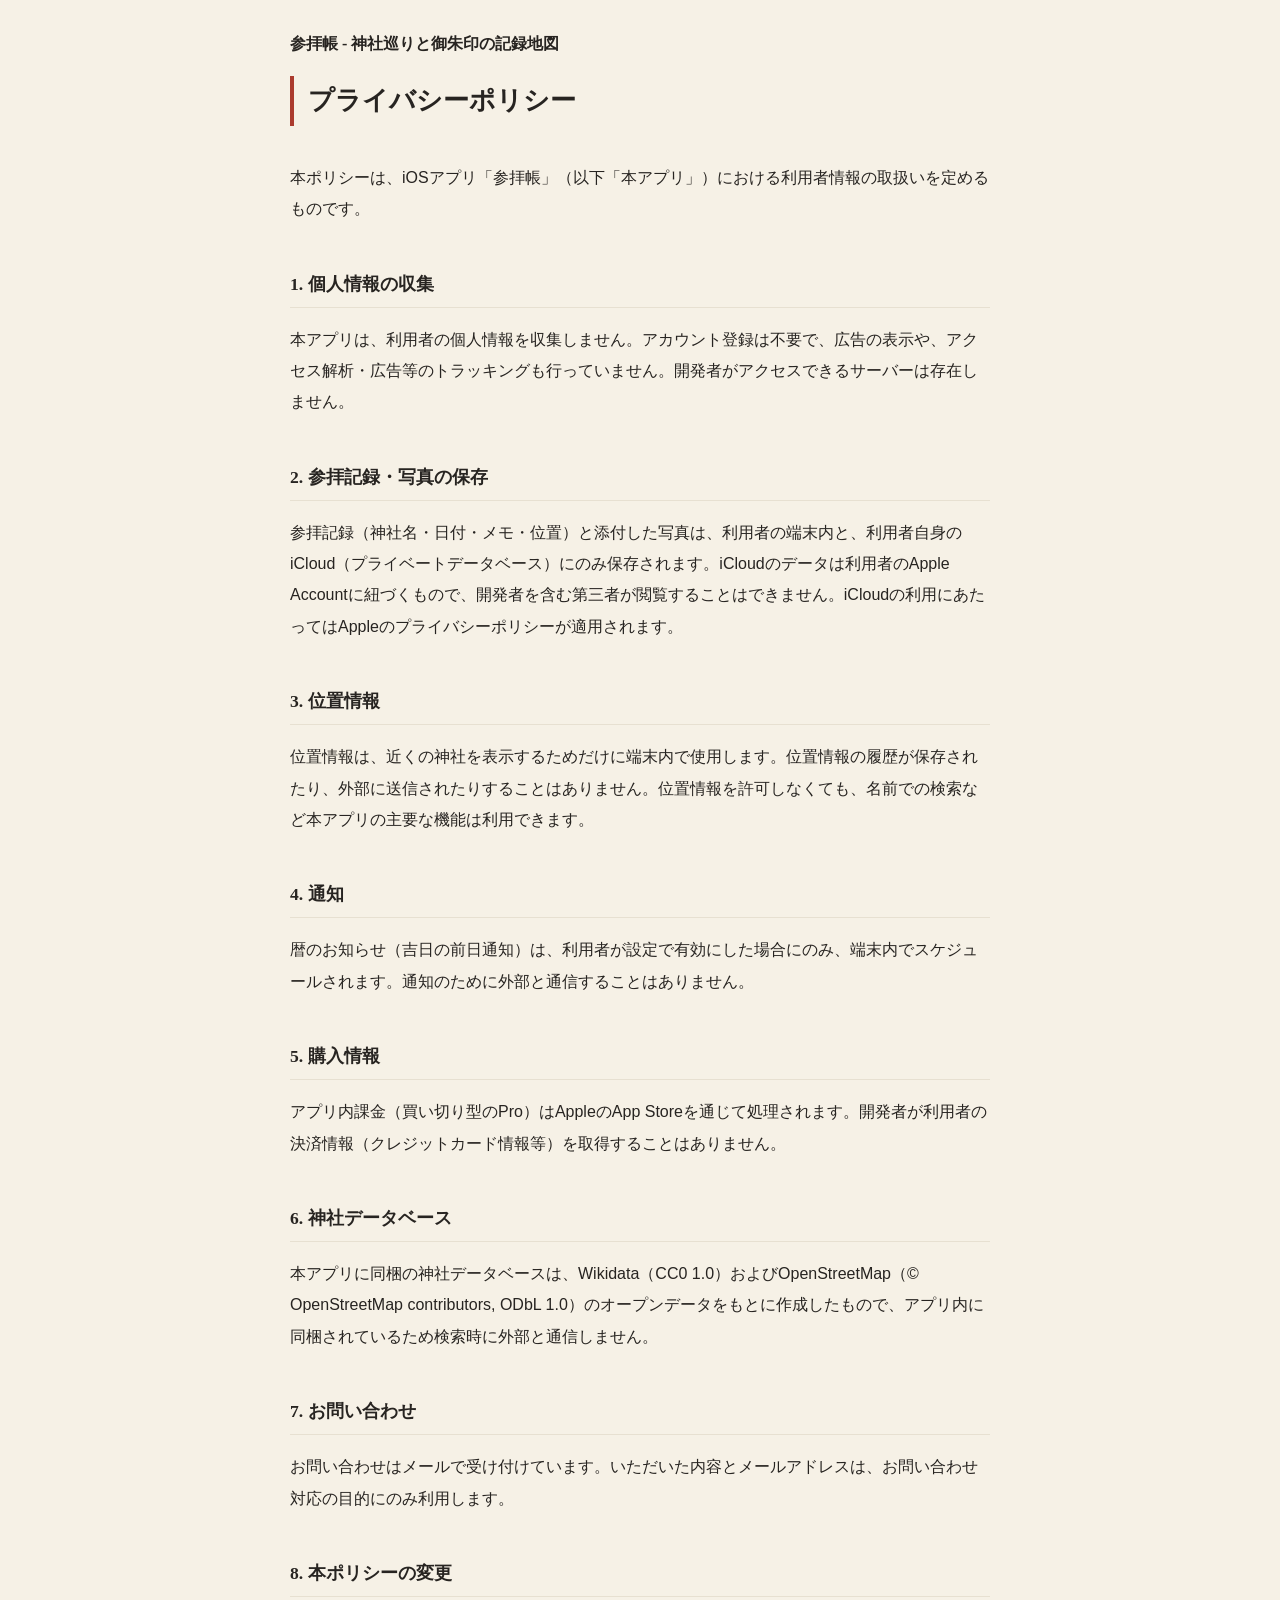
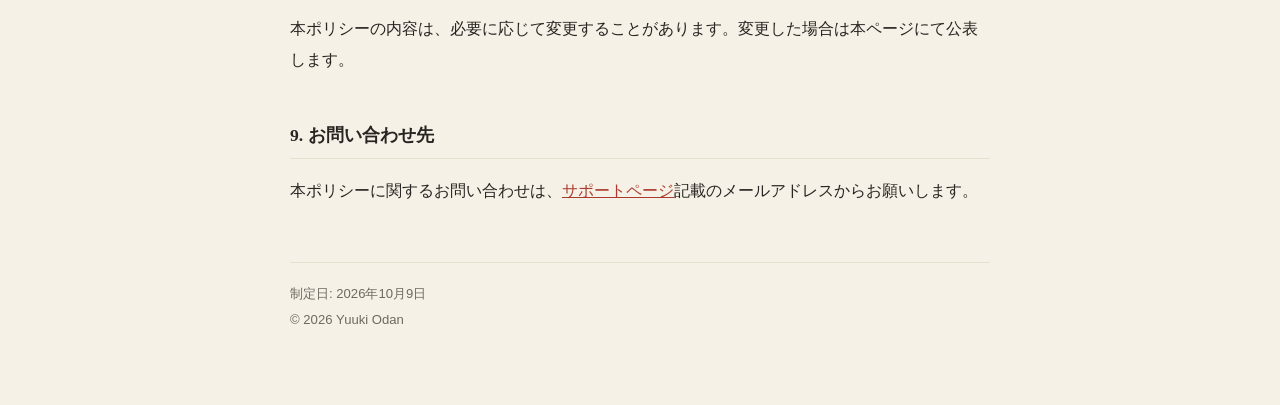
==== privacy.html @ 452fe126 "参拝帳 サポート・プライバシーポリシー・利用規約" ====
<!DOCTYPE html>
<html lang="ja"><head><meta charset="utf-8"><meta name="viewport" content="width=device-width,initial-scale=1">
<title>プライバシーポリシー | 参拝帳</title><link rel="stylesheet" href="style.css"></head>
<body>
<header><a href="./">参拝帳 - 神社巡りと御朱印の記録地図</a></header>
<h1>プライバシーポリシー</h1>
<p>本ポリシーは、iOSアプリ「参拝帳」（以下「本アプリ」）における利用者情報の取扱いを定めるものです。</p>
<h2>1. 個人情報の収集</h2>
<p>本アプリは、利用者の個人情報を収集しません。アカウント登録は不要で、広告の表示や、アクセス解析・広告等のトラッキングも行っていません。開発者がアクセスできるサーバーは存在しません。</p>
<h2>2. 参拝記録・写真の保存</h2>
<p>参拝記録（神社名・日付・メモ・位置）と添付した写真は、利用者の端末内と、利用者自身のiCloud（プライベートデータベース）にのみ保存されます。iCloudのデータは利用者のApple Accountに紐づくもので、開発者を含む第三者が閲覧することはできません。iCloudの利用にあたってはAppleのプライバシーポリシーが適用されます。</p>
<h2>3. 位置情報</h2>
<p>位置情報は、近くの神社を表示するためだけに端末内で使用します。位置情報の履歴が保存されたり、外部に送信されたりすることはありません。位置情報を許可しなくても、名前での検索など本アプリの主要な機能は利用できます。</p>
<h2>4. 通知</h2>
<p>暦のお知らせ（吉日の前日通知）は、利用者が設定で有効にした場合にのみ、端末内でスケジュールされます。通知のために外部と通信することはありません。</p>
<h2>5. 購入情報</h2>
<p>アプリ内課金（買い切り型のPro）はAppleのApp Storeを通じて処理されます。開発者が利用者の決済情報（クレジットカード情報等）を取得することはありません。</p>
<h2>6. 神社データベース</h2>
<p>本アプリに同梱の神社データベースは、Wikidata（CC0 1.0）およびOpenStreetMap（© OpenStreetMap contributors, ODbL 1.0）のオープンデータをもとに作成したもので、アプリ内に同梱されているため検索時に外部と通信しません。</p>
<h2>7. お問い合わせ</h2>
<p>お問い合わせはメールで受け付けています。いただいた内容とメールアドレスは、お問い合わせ対応の目的にのみ利用します。</p>
<h2>8. 本ポリシーの変更</h2>
<p>本ポリシーの内容は、必要に応じて変更することがあります。変更した場合は本ページにて公表します。</p>
<h2>9. お問い合わせ先</h2>
<p>本ポリシーに関するお問い合わせは、<a href="./">サポートページ</a>記載のメールアドレスからお願いします。</p>
<footer>制定日: 2026年10月9日<br>© 2026 Yuuki Odan</footer>
</body></html>
---- style.css ----
/* 参拝帳のUIと同じ意匠: 生成りの地・明朝の見出し・朱の柱 */
body { font-family: "Hiragino Sans", sans-serif; max-width: 700px; margin: 0 auto;
  padding: 28px 22px 72px; color: #272421; background: #f6f1e6; line-height: 1.95; }
h1 { font-family: "Hiragino Mincho ProN", serif; font-size: 1.6rem; font-weight: 600;
  border-left: 4px solid #ab3b2e; padding-left: 14px; margin-bottom: 1.4em; }
h2 { font-family: "Hiragino Mincho ProN", serif; font-size: 1.1rem; font-weight: 600;
  margin-top: 2.4em; padding-bottom: 6px; border-bottom: 1px solid #e7e0d1; }
a { color: #ab3b2e; }
header a { font-family: "Hiragino Mincho ProN", serif; text-decoration: none;
  color: #272421; font-weight: 600; }
footer { margin-top: 56px; font-size: .82rem; color: #6e6962;
  border-top: 1px solid #e7e0d1; padding-top: 18px; }
.card { background: #fdfcf8; border: none; border-left: 3px solid #ab3b2e; border-radius: 2px;
  padding: 4px 22px; margin: 20px 0; box-shadow: 0 1px 2px rgba(39,36,33,.06); }
strong { font-weight: 600; }
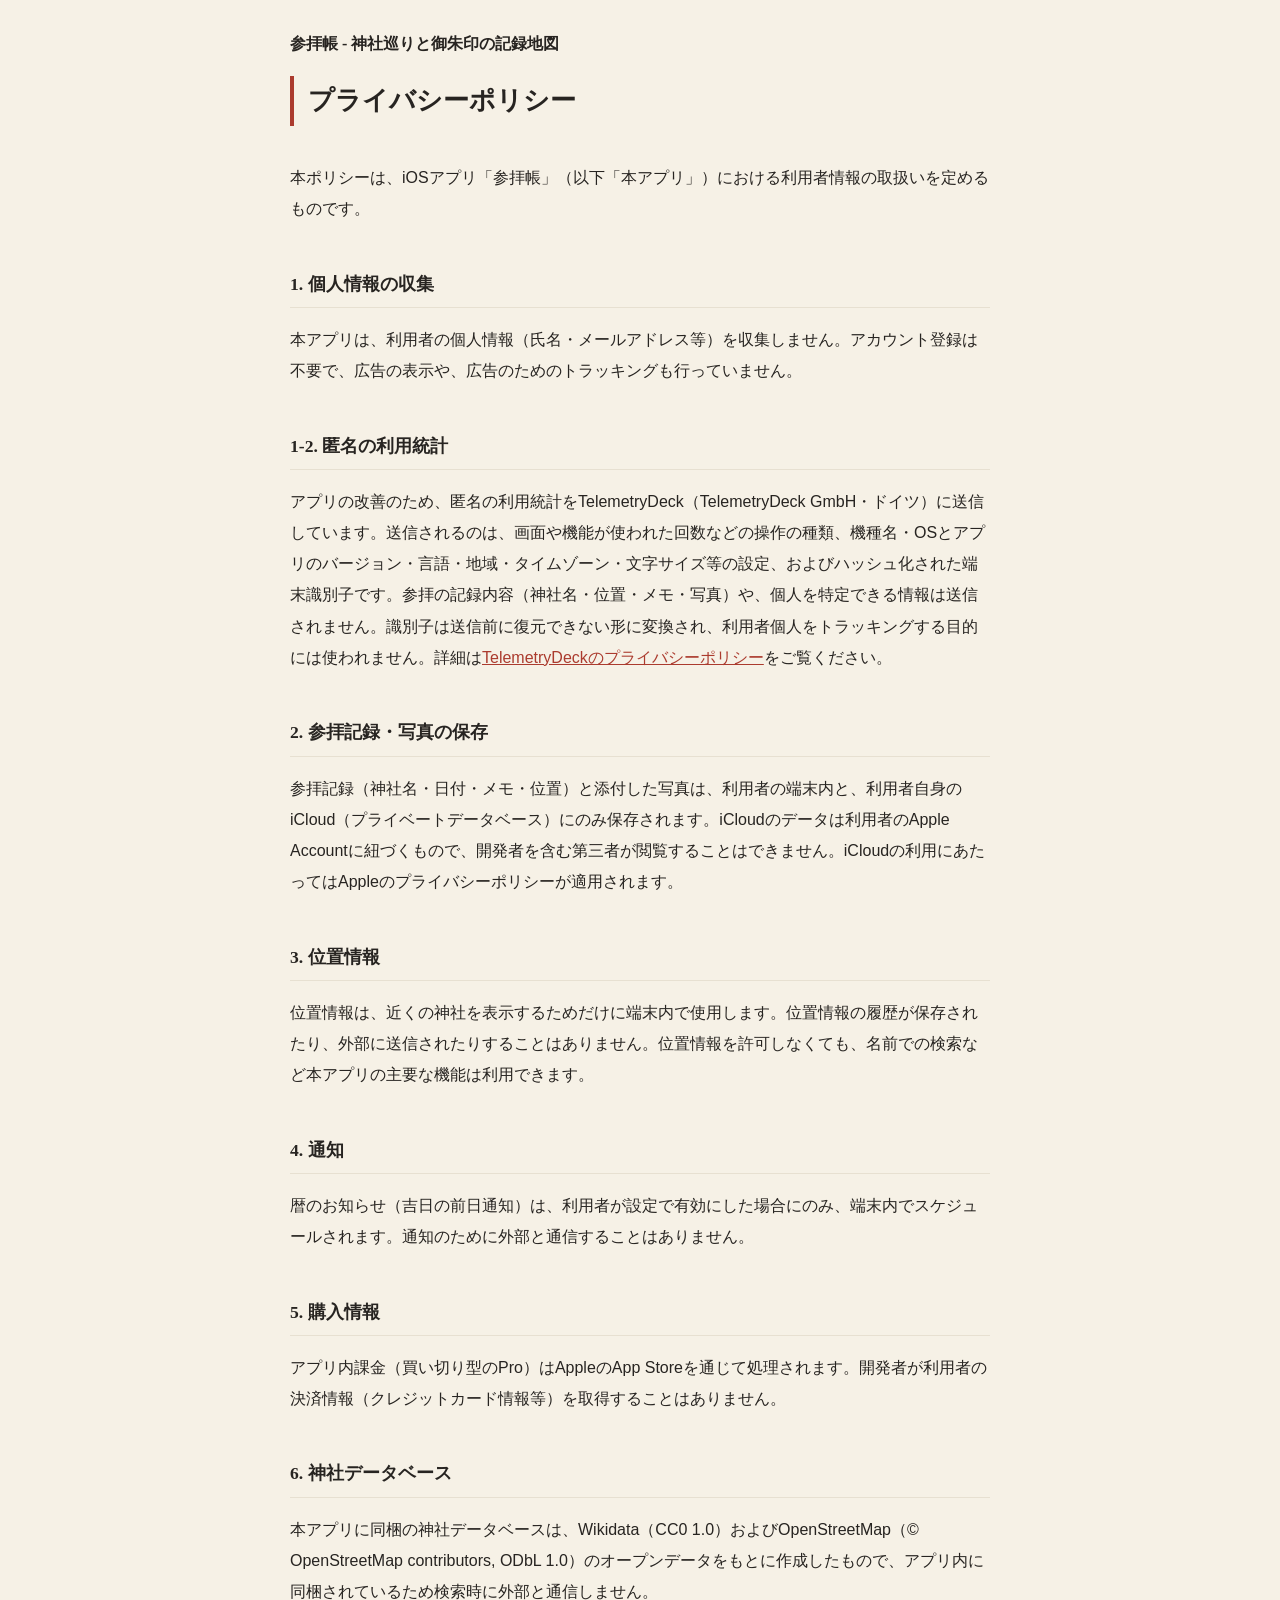
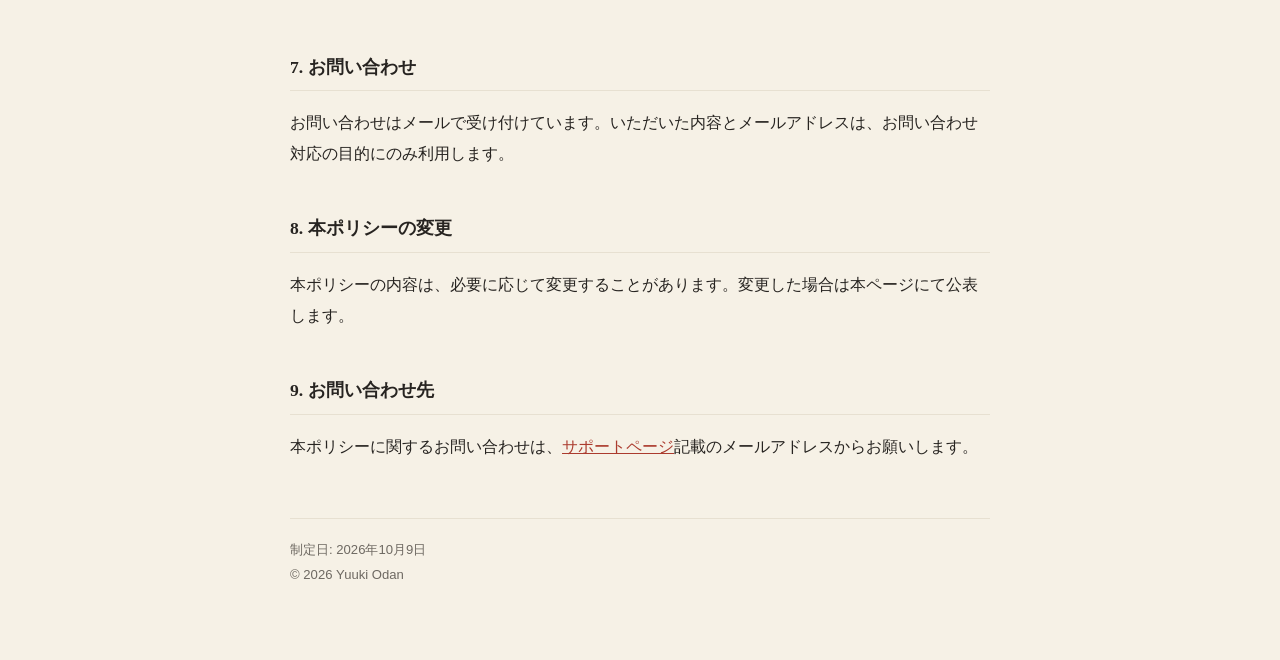
==== commit 66545c2f: "プラポリ: 匿名の利用統計（TelemetryDeck）の条項を追加" ====
--- a/privacy.html
+++ b/privacy.html
@@ -6,7 +6,9 @@
 <h1>プライバシーポリシー</h1>
 <p>本ポリシーは、iOSアプリ「参拝帳」（以下「本アプリ」）における利用者情報の取扱いを定めるものです。</p>
 <h2>1. 個人情報の収集</h2>
-<p>本アプリは、利用者の個人情報を収集しません。アカウント登録は不要で、広告の表示や、アクセス解析・広告等のトラッキングも行っていません。開発者がアクセスできるサーバーは存在しません。</p>
+<p>本アプリは、利用者の個人情報（氏名・メールアドレス等）を収集しません。アカウント登録は不要で、広告の表示や、広告のためのトラッキングも行っていません。</p>
+<h2>1-2. 匿名の利用統計</h2>
+<p>アプリの改善のため、匿名の利用統計をTelemetryDeck（TelemetryDeck GmbH・ドイツ）に送信しています。送信されるのは、画面や機能が使われた回数などの操作の種類、機種名・OSとアプリのバージョン・言語・地域・タイムゾーン・文字サイズ等の設定、およびハッシュ化された端末識別子です。参拝の記録内容（神社名・位置・メモ・写真）や、個人を特定できる情報は送信されません。識別子は送信前に復元できない形に変換され、利用者個人をトラッキングする目的には使われません。詳細は<a href="https://telemetrydeck.com/privacy/">TelemetryDeckのプライバシーポリシー</a>をご覧ください。</p>
 <h2>2. 参拝記録・写真の保存</h2>
 <p>参拝記録（神社名・日付・メモ・位置）と添付した写真は、利用者の端末内と、利用者自身のiCloud（プライベートデータベース）にのみ保存されます。iCloudのデータは利用者のApple Accountに紐づくもので、開発者を含む第三者が閲覧することはできません。iCloudの利用にあたってはAppleのプライバシーポリシーが適用されます。</p>
 <h2>3. 位置情報</h2>
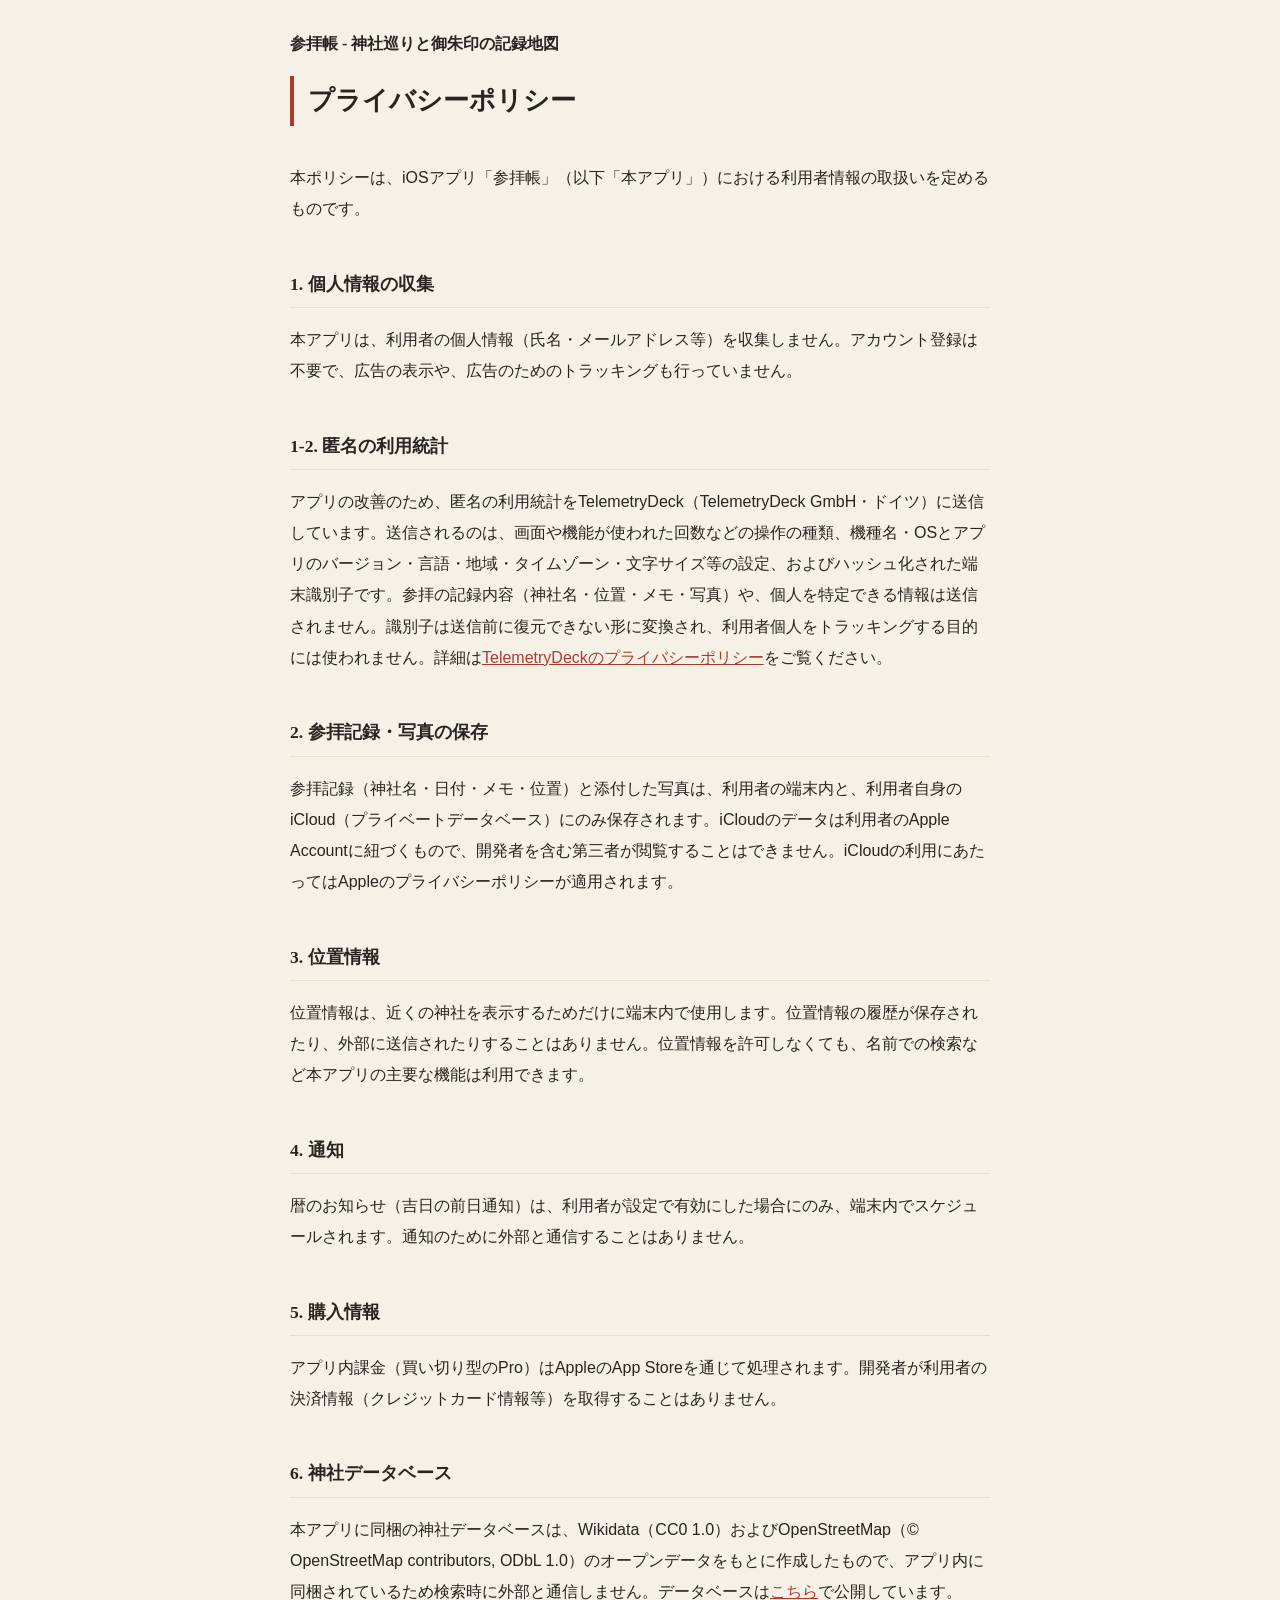
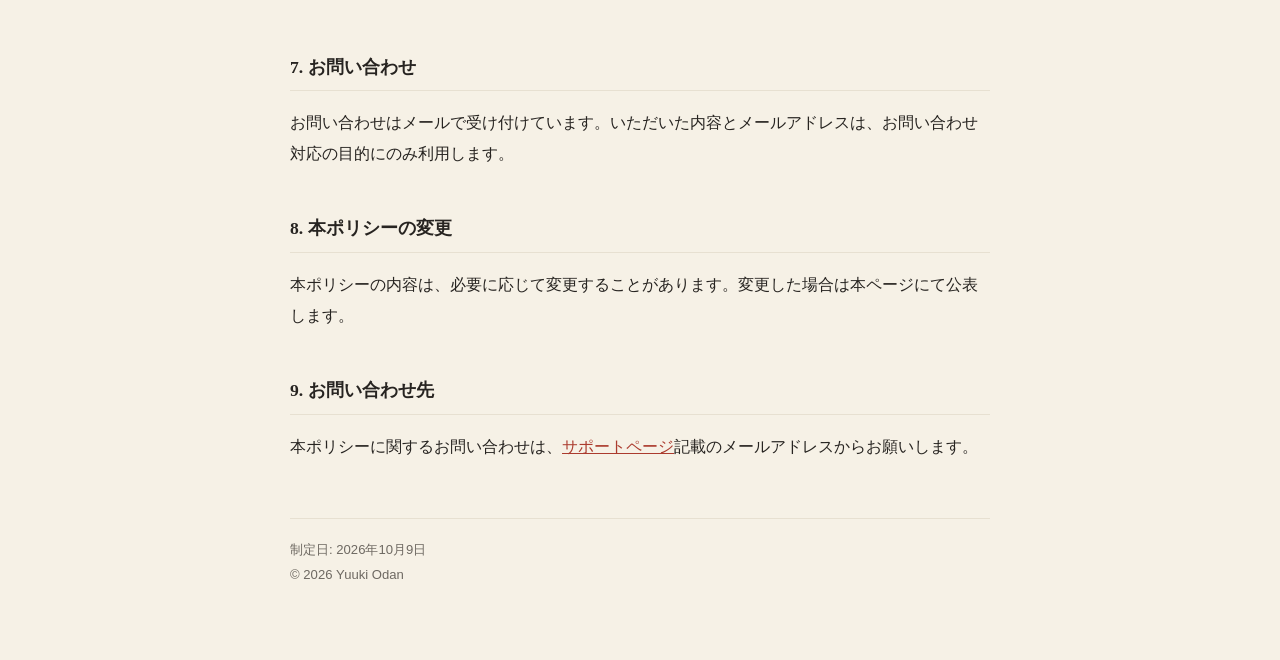
==== commit cbf3c205: "神社データベースをODbLで公開（data.html・shrines.sqlite）し、各ページからリンク" ====
--- a/privacy.html
+++ b/privacy.html
@@ -18,7 +18,7 @@
 <h2>5. 購入情報</h2>
 <p>アプリ内課金（買い切り型のPro）はAppleのApp Storeを通じて処理されます。開発者が利用者の決済情報（クレジットカード情報等）を取得することはありません。</p>
 <h2>6. 神社データベース</h2>
-<p>本アプリに同梱の神社データベースは、Wikidata（CC0 1.0）およびOpenStreetMap（© OpenStreetMap contributors, ODbL 1.0）のオープンデータをもとに作成したもので、アプリ内に同梱されているため検索時に外部と通信しません。</p>
+<p>本アプリに同梱の神社データベースは、Wikidata（CC0 1.0）およびOpenStreetMap（© OpenStreetMap contributors, ODbL 1.0）のオープンデータをもとに作成したもので、アプリ内に同梱されているため検索時に外部と通信しません。データベースは<a href="data.html">こちら</a>で公開しています。</p>
 <h2>7. お問い合わせ</h2>
 <p>お問い合わせはメールで受け付けています。いただいた内容とメールアドレスは、お問い合わせ対応の目的にのみ利用します。</p>
 <h2>8. 本ポリシーの変更</h2>
